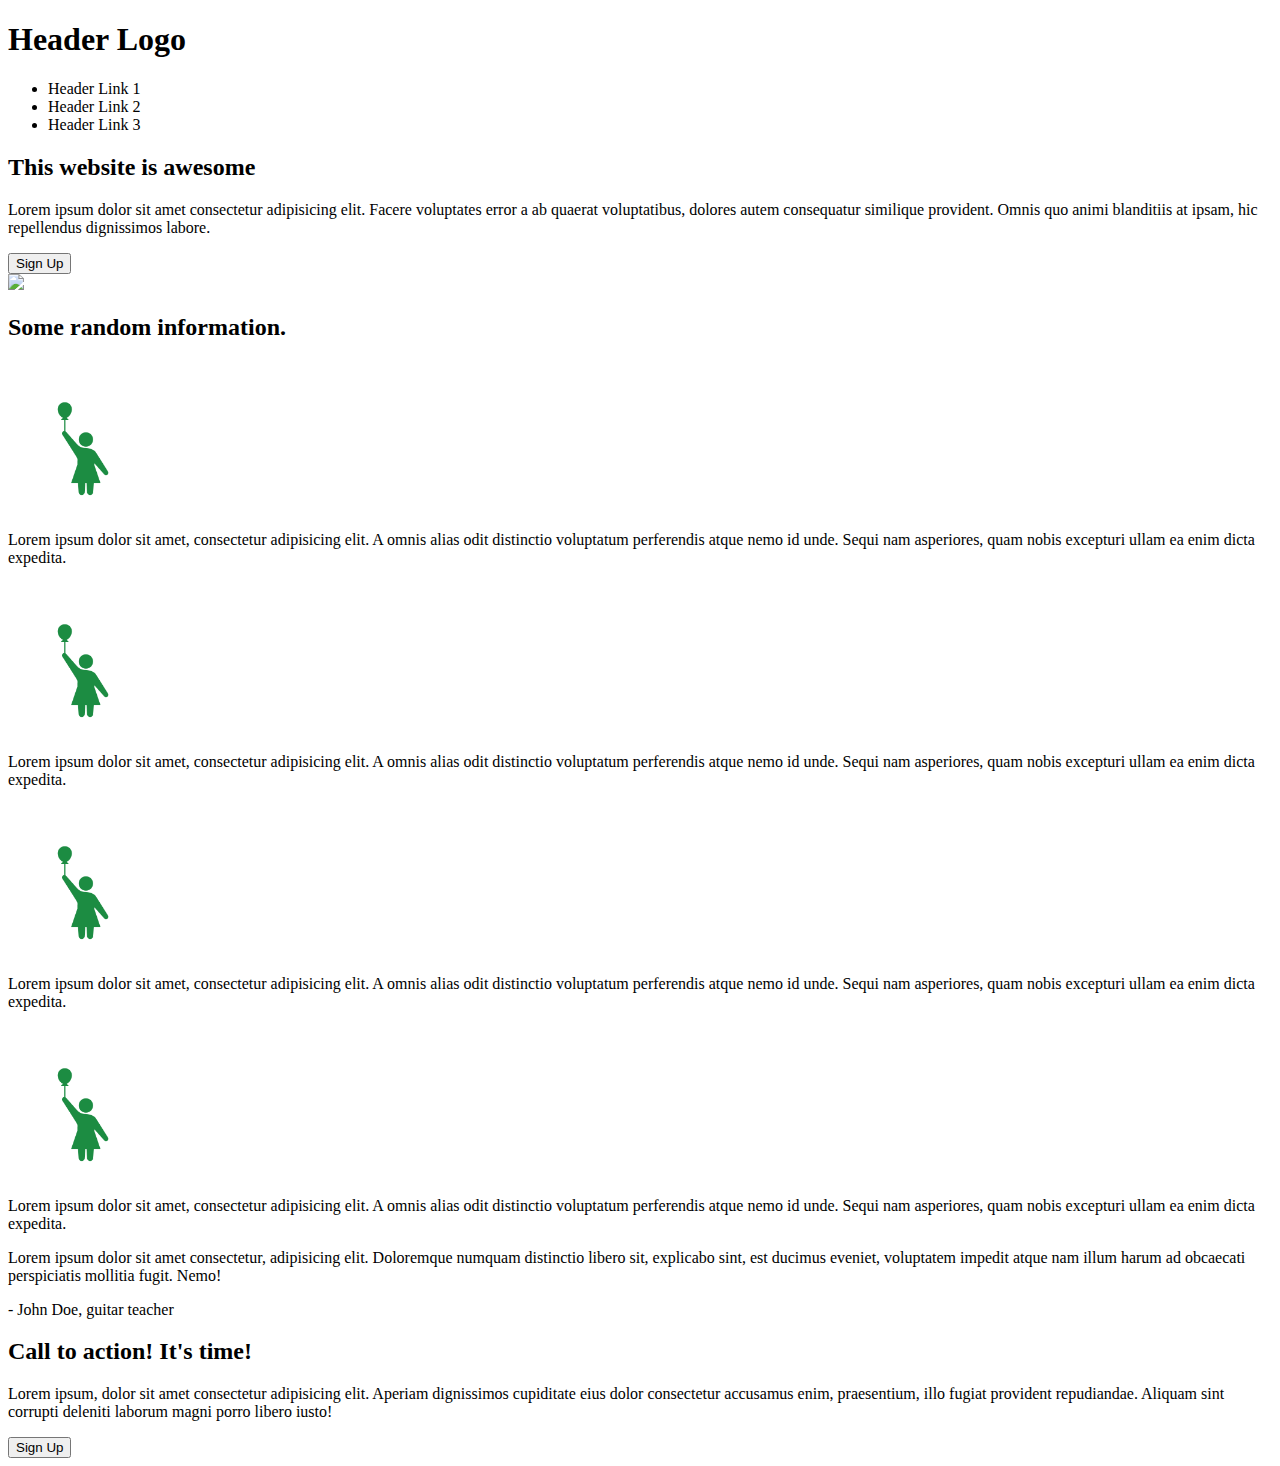
==== index.html @ a1bc54da "Add elements in cta section" ====
<!DOCTYPE html>
<html lang="en">
<head>
    <meta charset="UTF-8">
    <meta name="viewport" content="width=device-width, initial-scale=1.0">
    <title>Landing Page</title>
</head>
<body>
    <div class="header">
        <h1 class="logo">
            Header Logo
        </div>
        <ul>
            <li>Header Link 1</li>
            <li>Header Link 2</li>
            <li>Header Link 3</li>
        </ul>
    </div>
    
    <div class="hero">
        <div class="left">
            <h2>
                This website is awesome
            </h2>
            <p>
                Lorem ipsum dolor sit amet consectetur adipisicing elit. Facere voluptates error a ab quaerat voluptatibus, dolores autem consequatur similique provident. Omnis quo animi blanditiis at ipsam, hic repellendus dignissimos labore.
            </p>
            <button>Sign Up</button>
        </div>
        <div class="right">
            <img src="./images/ahmed-rizkhaan-0KyGJK2GlJI-unsplash.jpg">
        </div>
    </div>

    <div class="info">
        <h2>Some random information.</h2>
        <div class="card-deck">
            <div class="card">
                <img src="./images/child.png" alt="" width="150" height="150">
                <p>
                    Lorem ipsum dolor sit amet, consectetur adipisicing elit. A omnis alias odit distinctio voluptatum perferendis atque nemo id unde. Sequi nam asperiores, quam nobis excepturi ullam ea enim dicta expedita.
                </p>
            </div>
            <div class="card">
                <img src="./images/child.png" alt="" width="150" height="150">
                <p>
                    Lorem ipsum dolor sit amet, consectetur adipisicing elit. A omnis alias odit distinctio voluptatum perferendis atque nemo id unde. Sequi nam asperiores, quam nobis excepturi ullam ea enim dicta expedita.
                </p>
            </div>
            <div class="card">
                <img src="./images/child.png" alt="" width="150" height="150">
                <p>
                    Lorem ipsum dolor sit amet, consectetur adipisicing elit. A omnis alias odit distinctio voluptatum perferendis atque nemo id unde. Sequi nam asperiores, quam nobis excepturi ullam ea enim dicta expedita.
                </p>
            </div>
            <div class="card">
                <img src="./images/child.png" alt="" width="150" height="150">
                <p>
                    Lorem ipsum dolor sit amet, consectetur adipisicing elit. A omnis alias odit distinctio voluptatum perferendis atque nemo id unde. Sequi nam asperiores, quam nobis excepturi ullam ea enim dicta expedita.
                </p>
            </div>
        </div>
    </div>
    <div class="quote">
        <p>
            Lorem ipsum dolor sit amet consectetur, adipisicing elit. Doloremque numquam distinctio libero sit, explicabo sint, est ducimus eveniet, voluptatem impedit atque nam illum harum ad obcaecati perspiciatis mollitia fugit. Nemo!
        </p>
        <div class="author">
            - John Doe, guitar teacher
        </div>
    </div>
    <div class="cta">
        <div class="attention">
            <div class="left">
                <h2>Call to action! It's time!</h2>
                <p>
                    Lorem ipsum, dolor sit amet consectetur adipisicing elit. Aperiam dignissimos cupiditate eius dolor consectetur accusamus enim, praesentium, illo fugiat provident repudiandae. Aliquam sint corrupti deleniti laborum magni porro libero iusto!
                </p>
            </div>
            <button>Sign Up</button>
        </div>
    </div>
    <div class="footer">

    </div>
</body>
</html>
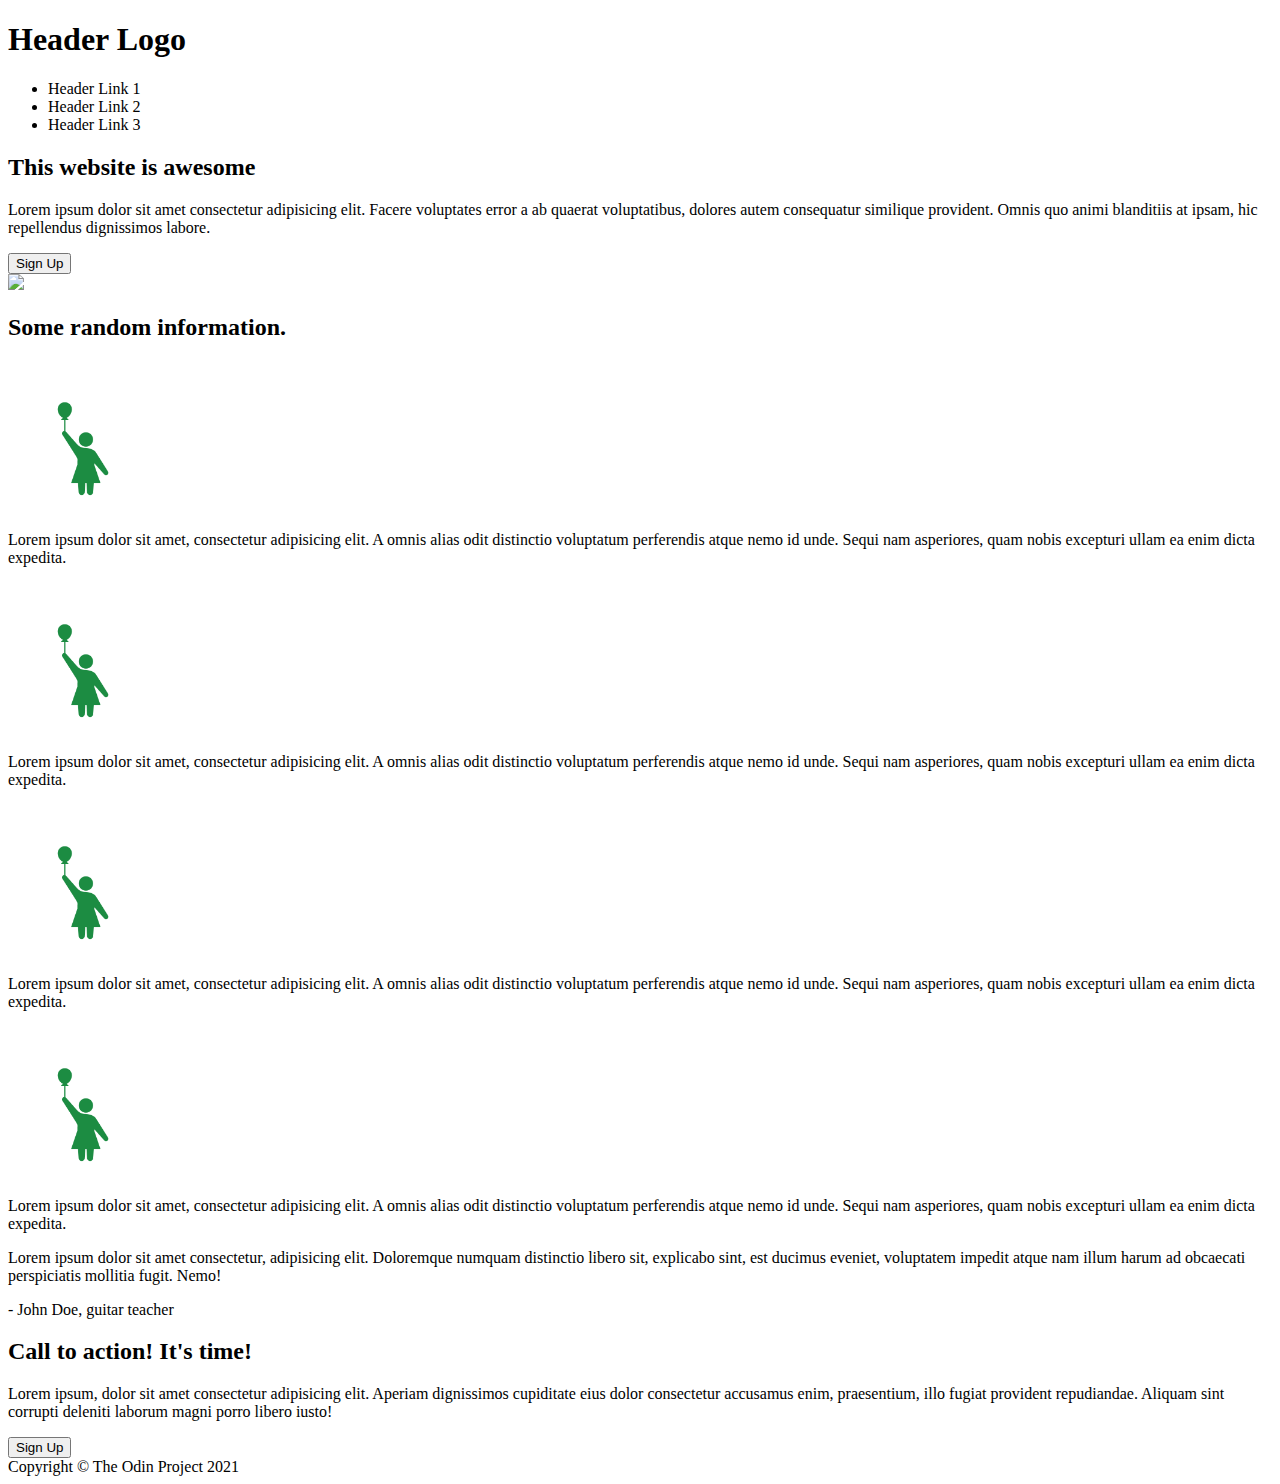
==== commit f2e72342: "Add text in footer" ====
--- a/index.html
+++ b/index.html
@@ -81,7 +81,7 @@
         </div>
     </div>
     <div class="footer">
-
+        Copyright © The Odin Project 2021
     </div>
 </body>
 </html>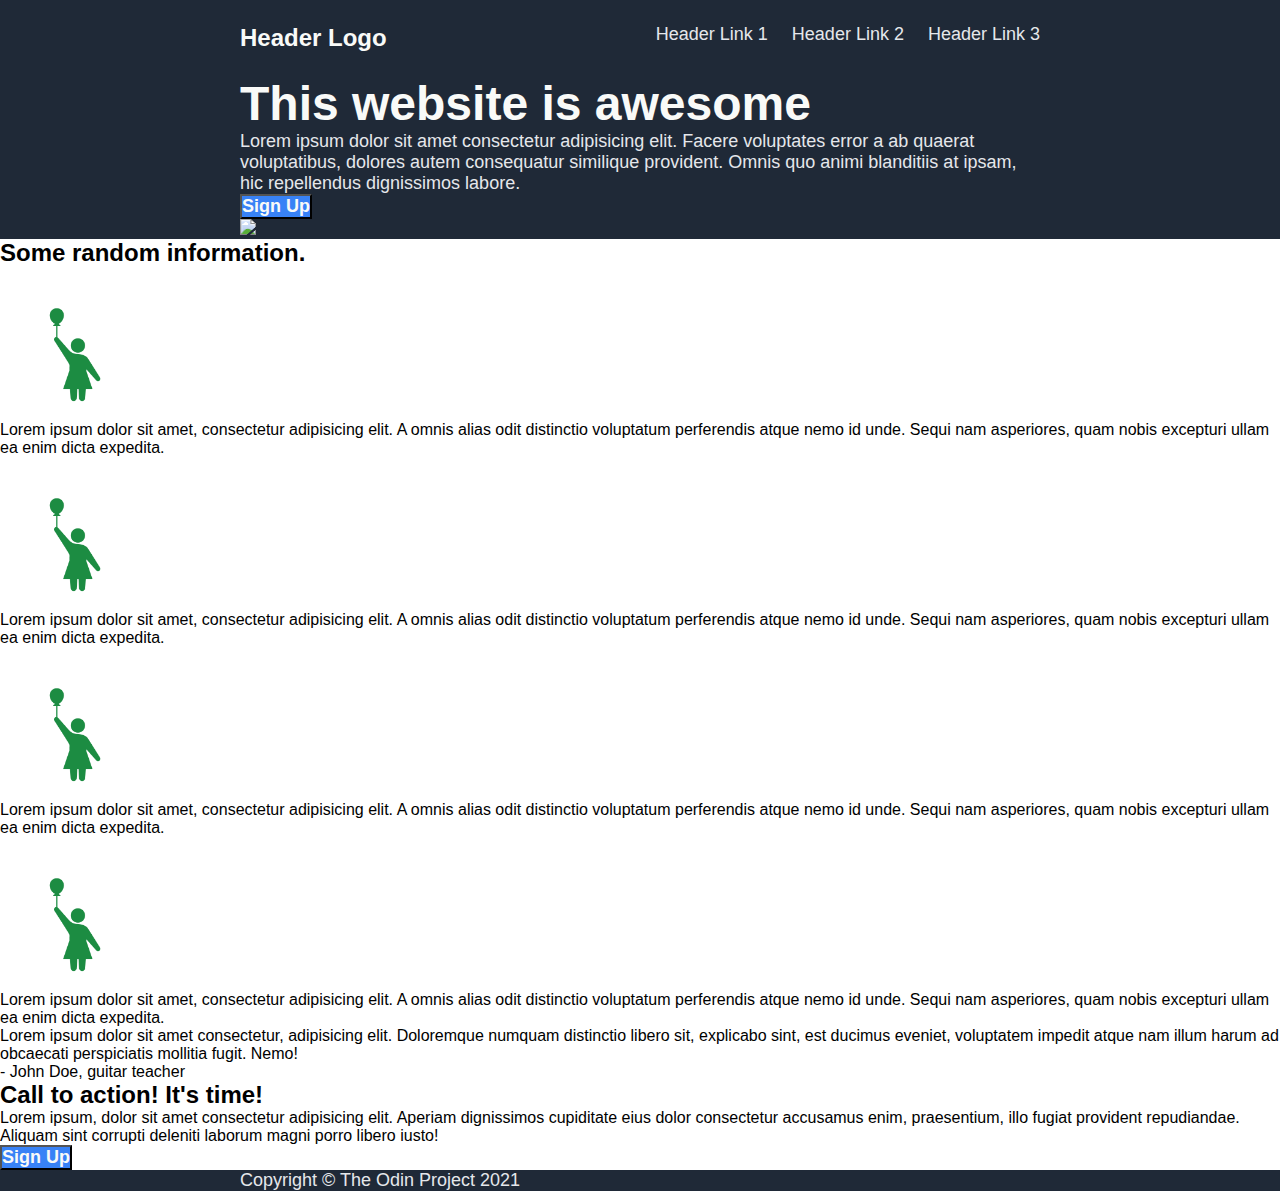
==== commit f39024f5: "Add link to list item" ====
--- a/index.html
+++ b/index.html
@@ -3,17 +3,18 @@
 <head>
     <meta charset="UTF-8">
     <meta name="viewport" content="width=device-width, initial-scale=1.0">
+    <link rel="stylesheet" href="style.css">
     <title>Landing Page</title>
 </head>
 <body>
     <div class="header">
         <h1 class="logo">
             Header Logo
-        </div>
+        </h1>
         <ul>
-            <li>Header Link 1</li>
-            <li>Header Link 2</li>
-            <li>Header Link 3</li>
+            <li><a href="">Header Link 1</a></li>
+            <li><a href="">Header Link 2</a></li>
+            <li><a href="">Header Link 3</a></li>
         </ul>
     </div>
     
--- a/style.css
+++ b/style.css
@@ -0,0 +1,57 @@
+* {
+    margin: 0px;
+    padding: 0px;
+    box-sizing: border-box;
+}
+
+body {
+    font-family: 'Roboto', Arial, Helvetica, sans-serif;
+}
+
+.header {
+    padding-top: 24px;
+    padding-bottom: 24px;
+    display: flex;
+    justify-content: space-between;
+}
+
+.header ul {
+    list-style-type: none;
+    display: flex;
+    gap: 24px;
+}
+
+.header a {
+    text-decoration: none;
+}
+
+.header, .hero, .footer {
+    padding-left: 240px;
+    padding-right: 240px;
+    background-color: #1f2937;
+}
+
+.header h1, .hero h2 {
+    color: #f9faf8;
+}
+
+.header h1 {
+    font-size: 24px;
+}
+
+.hero h2 {
+    font-size: 48px;
+    font-weight: bolder;
+}
+
+.footer, .header a, .hero p {
+    color: #e5e7eb;
+    font-size: 18px;
+}
+
+button {
+    background-color: #3882f6;
+    color: #f9faf8;
+    font-size: 18px;
+    font-weight: bold;
+}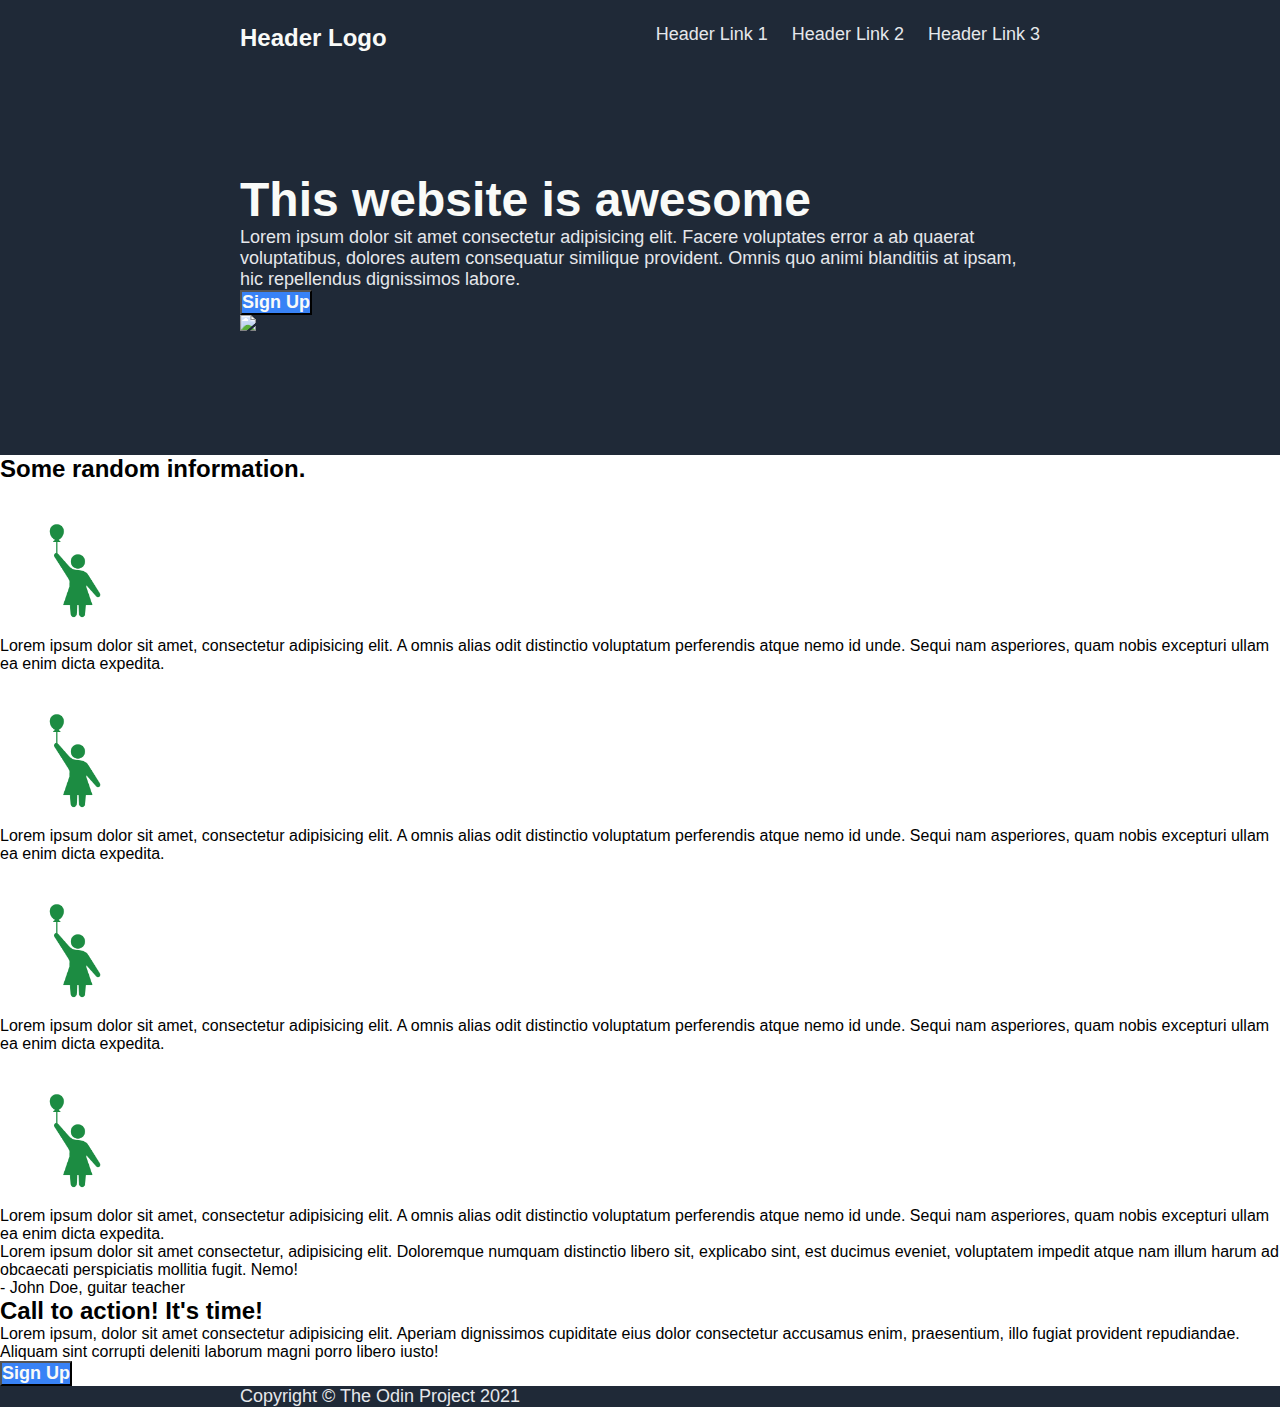
==== commit f49b5009: "Add wrapper element for page center section" ====
--- a/index.html
+++ b/index.html
@@ -19,17 +19,17 @@
     </div>
     
     <div class="hero">
-        <div class="left">
-            <h2>
-                This website is awesome
-            </h2>
-            <p>
-                Lorem ipsum dolor sit amet consectetur adipisicing elit. Facere voluptates error a ab quaerat voluptatibus, dolores autem consequatur similique provident. Omnis quo animi blanditiis at ipsam, hic repellendus dignissimos labore.
-            </p>
-            <button>Sign Up</button>
-        </div>
-        <div class="right">
-            <img src="./images/ahmed-rizkhaan-0KyGJK2GlJI-unsplash.jpg">
+        <div class="center">
+            <div class="left">
+                <h2>
+                    This website is awesome
+                </h2>
+                <p>
+                    Lorem ipsum dolor sit amet consectetur adipisicing elit. Facere voluptates error a ab quaerat voluptatibus, dolores autem consequatur similique provident. Omnis quo animi blanditiis at ipsam, hic repellendus dignissimos labore.
+                </p>
+                <button>Sign Up</button>
+            </div>
+            <img class="right" src="./images/ahmed-rizkhaan-0KyGJK2GlJI-unsplash.jpg">
         </div>
     </div>
 
--- a/style.css
+++ b/style.css
@@ -10,7 +10,6 @@
 
 .header {
     padding-top: 24px;
-    padding-bottom: 24px;
     display: flex;
     justify-content: space-between;
 }
@@ -21,8 +20,9 @@
     gap: 24px;
 }
 
-.header a {
-    text-decoration: none;
+.hero {
+    padding-top: 120px;
+    padding-bottom: 120px;
 }
 
 .header, .hero, .footer {
@@ -54,4 +54,8 @@
     color: #f9faf8;
     font-size: 18px;
     font-weight: bold;
-}+}
+
+a {
+    text-decoration: none;
+}
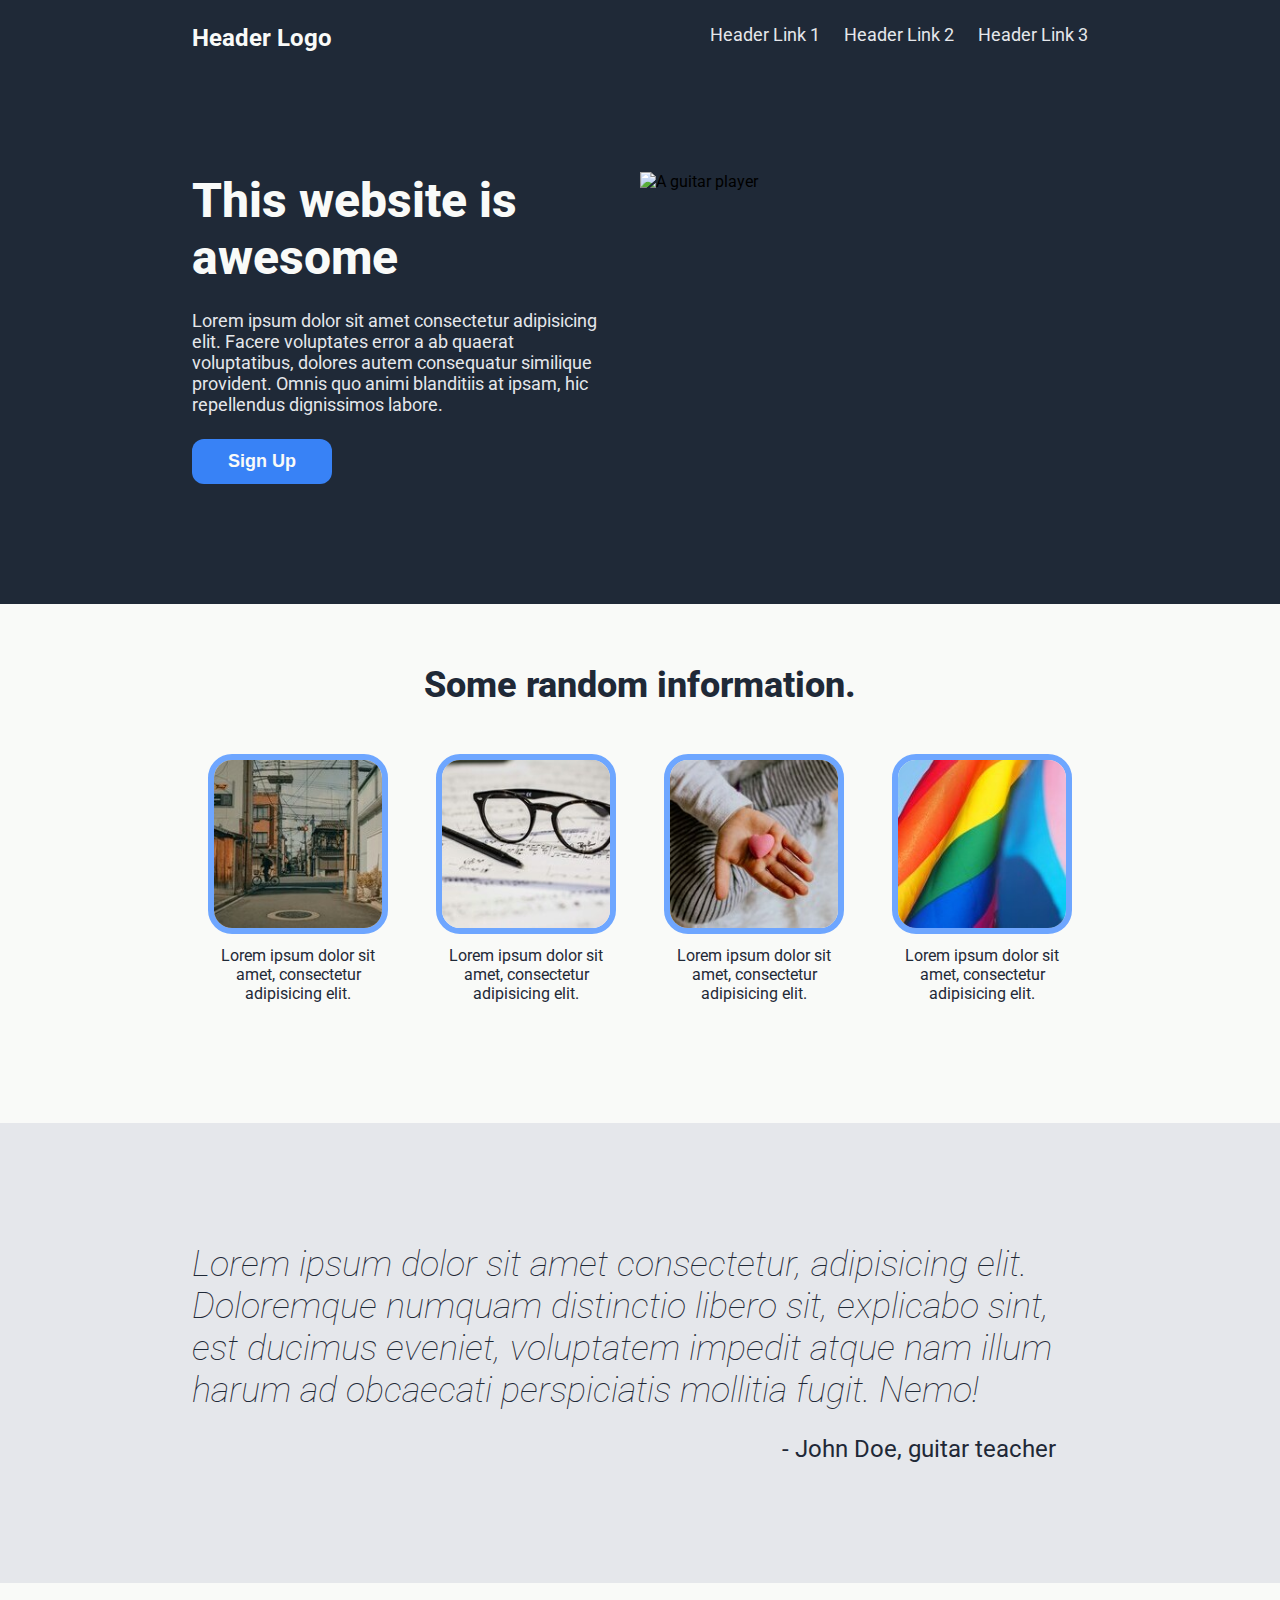
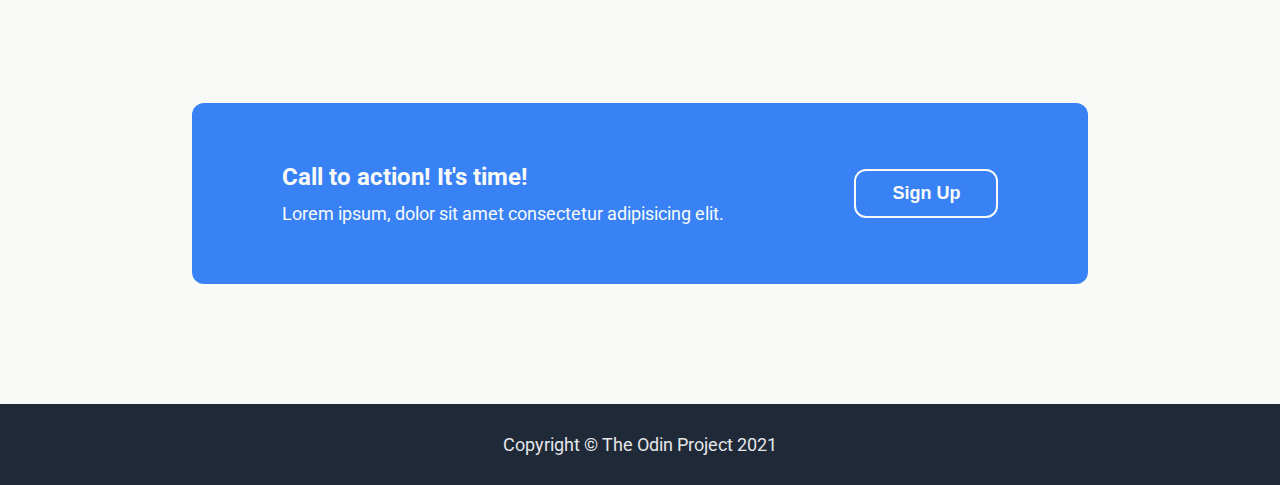
==== commit 33027fff: "Change placeholder images to meaningful ones" ====
--- a/index.html
+++ b/index.html
@@ -4,6 +4,11 @@
     <meta charset="UTF-8">
     <meta name="viewport" content="width=device-width, initial-scale=1.0">
     <link rel="stylesheet" href="style.css">
+
+    <link rel="preconnect" href="https://fonts.googleapis.com">
+    <link rel="preconnect" href="https://fonts.gstatic.com" crossorigin>
+    <link href="https://fonts.googleapis.com/css2?family=Roboto:ital,wght@0,400;0,700;0,900;1,300&display=swap" rel="stylesheet">
+
     <title>Landing Page</title>
 </head>
 <body>
@@ -19,45 +24,43 @@
     </div>
     
     <div class="hero">
-        <div class="center">
-            <div class="left">
-                <h2>
-                    This website is awesome
-                </h2>
-                <p>
-                    Lorem ipsum dolor sit amet consectetur adipisicing elit. Facere voluptates error a ab quaerat voluptatibus, dolores autem consequatur similique provident. Omnis quo animi blanditiis at ipsam, hic repellendus dignissimos labore.
-                </p>
-                <button>Sign Up</button>
-            </div>
-            <img class="right" src="./images/ahmed-rizkhaan-0KyGJK2GlJI-unsplash.jpg">
+        <div class="left">
+            <h2>
+                This website is awesome
+            </h2>
+            <p>
+                Lorem ipsum dolor sit amet consectetur adipisicing elit. Facere voluptates error a ab quaerat voluptatibus, dolores autem consequatur similique provident. Omnis quo animi blanditiis at ipsam, hic repellendus dignissimos labore.
+            </p>
+            <button>Sign Up</button>
         </div>
+        <img class="right" src="./images/ahmed-rizkhaan-0KyGJK2GlJI-unsplash.jpg" alt="A guitar player">
     </div>
 
     <div class="info">
         <h2>Some random information.</h2>
         <div class="card-deck">
             <div class="card">
-                <img src="./images/child.png" alt="" width="150" height="150">
+                <img src="./images/local.jpg" alt="Old downtown in Japan" width="150" height="150">
                 <p>
-                    Lorem ipsum dolor sit amet, consectetur adipisicing elit. A omnis alias odit distinctio voluptatum perferendis atque nemo id unde. Sequi nam asperiores, quam nobis excepturi ullam ea enim dicta expedita.
+                    Lorem ipsum dolor sit amet, consectetur adipisicing elit. 
                 </p>
             </div>
             <div class="card">
-                <img src="./images/child.png" alt="" width="150" height="150">
+                <img src="./images/theory.jpg" alt="Eyeglasses and a pen on sheet music" width="150" height="150">
                 <p>
-                    Lorem ipsum dolor sit amet, consectetur adipisicing elit. A omnis alias odit distinctio voluptatum perferendis atque nemo id unde. Sequi nam asperiores, quam nobis excepturi ullam ea enim dicta expedita.
+                    Lorem ipsum dolor sit amet, consectetur adipisicing elit. 
                 </p>
             </div>
             <div class="card">
-                <img src="./images/child.png" alt="" width="150" height="150">
+                <img src="./images/hand.jpg" alt="A child's hand" width="150" height="150">
                 <p>
-                    Lorem ipsum dolor sit amet, consectetur adipisicing elit. A omnis alias odit distinctio voluptatum perferendis atque nemo id unde. Sequi nam asperiores, quam nobis excepturi ullam ea enim dicta expedita.
+                    Lorem ipsum dolor sit amet, consectetur adipisicing elit. 
                 </p>
             </div>
             <div class="card">
-                <img src="./images/child.png" alt="" width="150" height="150">
+                <img src="./images/flag.jpg" alt="Rainbow and trans pride flags" width="150" height="150">
                 <p>
-                    Lorem ipsum dolor sit amet, consectetur adipisicing elit. A omnis alias odit distinctio voluptatum perferendis atque nemo id unde. Sequi nam asperiores, quam nobis excepturi ullam ea enim dicta expedita.
+                    Lorem ipsum dolor sit amet, consectetur adipisicing elit. 
                 </p>
             </div>
         </div>
@@ -75,7 +78,7 @@
             <div class="left">
                 <h2>Call to action! It's time!</h2>
                 <p>
-                    Lorem ipsum, dolor sit amet consectetur adipisicing elit. Aperiam dignissimos cupiditate eius dolor consectetur accusamus enim, praesentium, illo fugiat provident repudiandae. Aliquam sint corrupti deleniti laborum magni porro libero iusto!
+                    Lorem ipsum, dolor sit amet consectetur adipisicing elit. 
                 </p>
             </div>
             <button>Sign Up</button>
--- a/style.css
+++ b/style.css
@@ -8,10 +8,27 @@
     font-family: 'Roboto', Arial, Helvetica, sans-serif;
 }
 
+button {
+    background-color: #3882f6;
+    color: #f9faf8;
+    font-size: 18px;
+    font-weight: 700;
+    padding: 12px 36px;
+    border-radius: 12px;
+    border-style: none;
+}
+
+a {
+    text-decoration: none;
+}
+
+
 .header {
     padding-top: 24px;
     display: flex;
     justify-content: space-between;
+    flex-wrap: wrap;
+    gap: 24px;
 }
 
 .header ul {
@@ -23,11 +40,34 @@
 .hero {
     padding-top: 120px;
     padding-bottom: 120px;
+    display: flex;
+    justify-content: space-between;
+    align-items: flex-end;
+    gap: 24px;
+    flex-wrap: wrap-reverse;
+}
+
+.hero .right {
+    flex: 1;
+    min-width: 50%;
+}
+
+.hero .left {
+    flex: 1;
+}
+
+.hero p {
+    margin: 24px 0px;
+}
+
+
+
+.header, .hero, .info, .quote, .cta, .footer {
+    padding-left: 15%;
+    padding-right: 15%;
 }
 
 .header, .hero, .footer {
-    padding-left: 240px;
-    padding-right: 240px;
     background-color: #1f2937;
 }
 
@@ -41,7 +81,7 @@
 
 .hero h2 {
     font-size: 48px;
-    font-weight: bolder;
+    font-weight: 800;
 }
 
 .footer, .header a, .hero p {
@@ -49,13 +89,103 @@
     font-size: 18px;
 }
 
-button {
-    background-color: #3882f6;
-    color: #f9faf8;
-    font-size: 18px;
-    font-weight: bold;
+.info {
+    color: #1f2937;
+    background-color: #f9faf8;
+    padding-top: 60px;
+    padding-bottom: 120px;
 }
 
-a {
-    text-decoration: none;
+.info h2 {
+    font-size: 36px;
+    font-weight: 800;
+    text-align: center;
+    margin-bottom: 48px;
 }
+
+.info .card-deck {
+    display: flex;
+    flex-wrap: wrap;
+    gap: 48px;
+    justify-content: center;
+}
+
+.card {
+    display: flex;
+    flex-direction: column;
+    gap: 12px;
+    align-items: cener;
+}
+
+.card img {
+    flex: none;
+    width: 180px;
+    height: 180px;
+    border: 6px #6ea6ff solid;
+    border-radius: 24px;
+}
+
+.card p {
+    width: 180px;
+    text-align: center;
+}
+
+.quote {
+    padding-top: 120px;
+    padding-bottom: 120px;
+    background-color: #e5e7eb;
+    color: #1f2937;
+}
+
+.quote p {
+    font-size: 36px;
+    font-weight: 100;
+    font-style: italic;
+    text-wrap: pretty;
+    margin-bottom: 24px;
+}
+
+.quote .author {
+    font-size: 24px;
+    text-align: right;
+    padding-right: 2rem;
+}
+
+.cta {
+    padding-top: 120px;
+    padding-bottom: 120px;
+    background-color: #f9faf8;
+}
+
+.cta .attention {
+    color: #f9faf8;
+    background-color: #3882f6;
+    border-radius: 12px;
+    padding: 60px 10%;
+    display: flex;
+    justify-content: space-between;
+    align-items: center;
+    flex-wrap: wrap;
+    gap: 24px;
+}
+
+.cta h2 {
+    font-size: 24px;
+    font-weight: 700;
+    margin-bottom: 12px;
+}
+
+.cta p {
+    font-size: 18px;
+}
+
+.cta button {
+    border: 2px #f9faf8 solid;
+    flex: none;
+}
+
+.footer {
+    padding-top: 30px;
+    padding-bottom: 30px;
+    text-align: center;
+}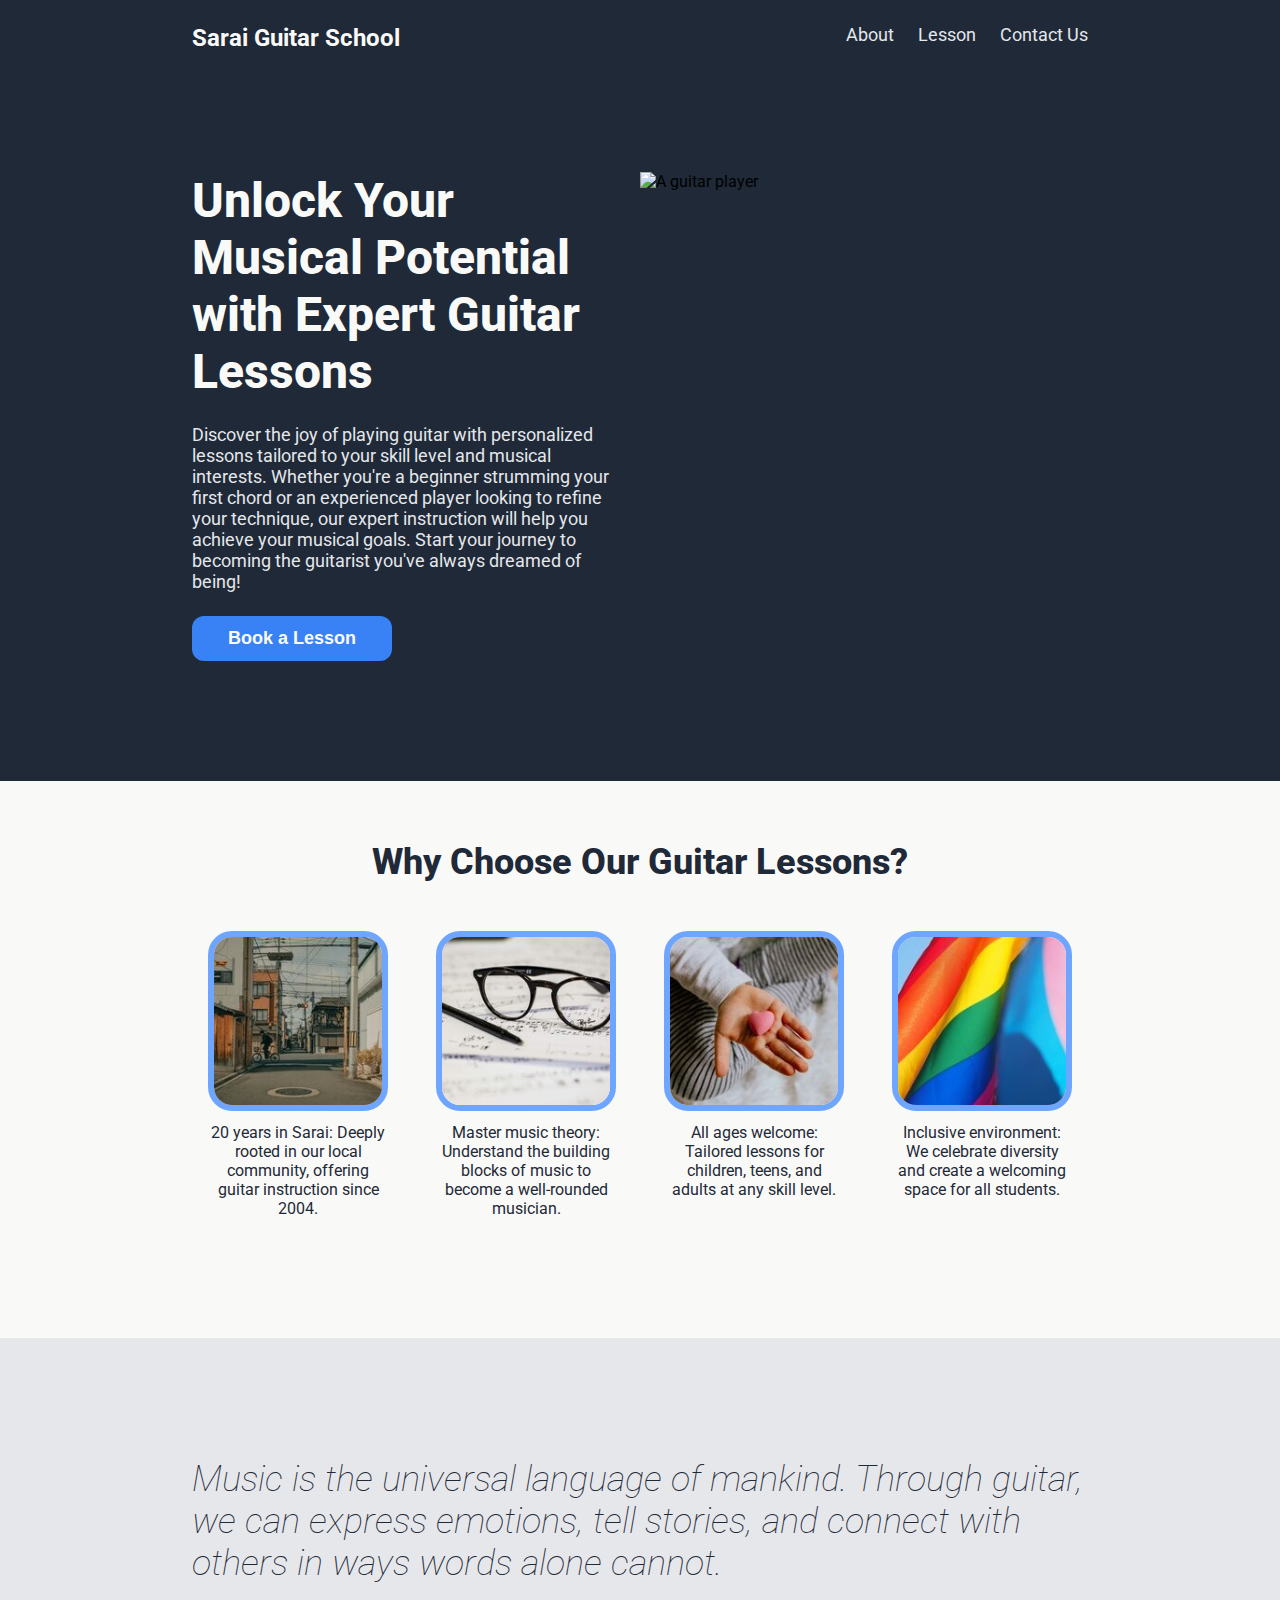
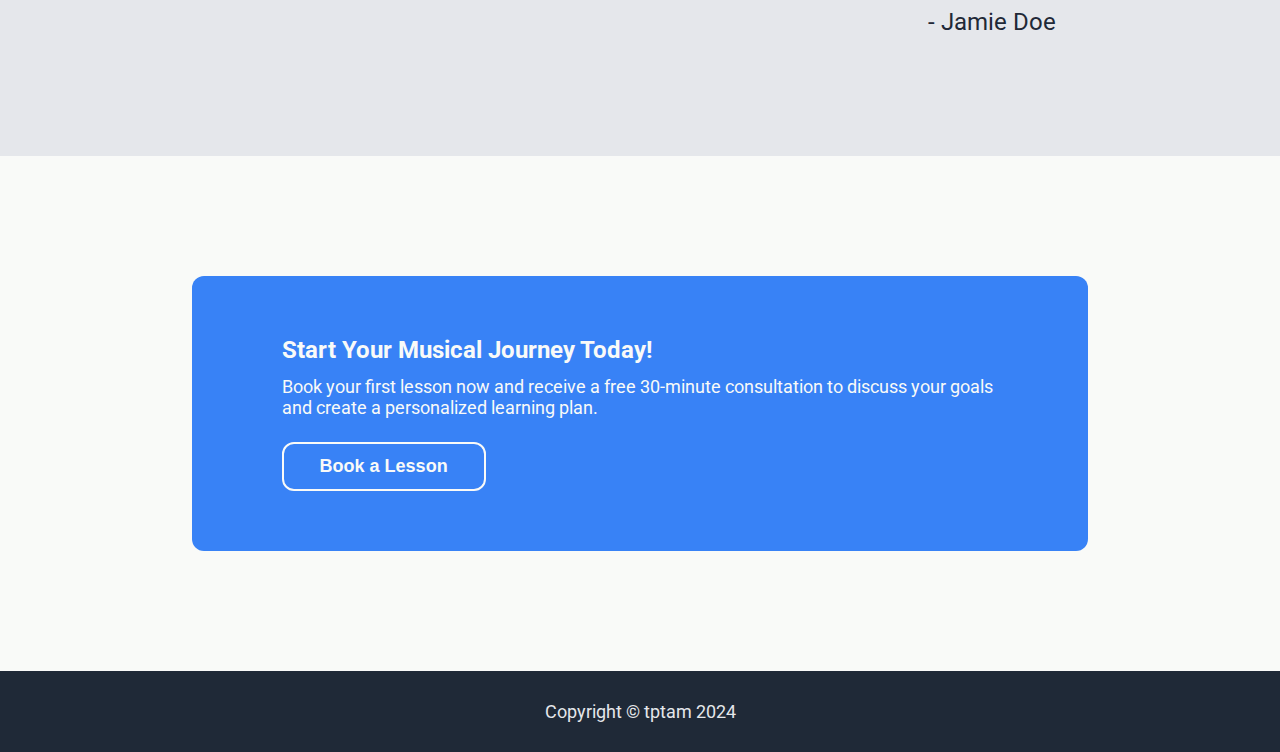
==== commit ffd1e9a8: "Replace dummy text with meaningful one" ====
--- a/index.html
+++ b/index.html
@@ -14,78 +14,78 @@
 <body>
     <div class="header">
         <h1 class="logo">
-            Header Logo
+            Sarai Guitar School
         </h1>
         <ul>
-            <li><a href="">Header Link 1</a></li>
-            <li><a href="">Header Link 2</a></li>
-            <li><a href="">Header Link 3</a></li>
+            <li><a href="">About</a></li>
+            <li><a href="">Lesson</a></li>
+            <li><a href="">Contact Us</a></li>
         </ul>
     </div>
     
     <div class="hero">
         <div class="left">
             <h2>
-                This website is awesome
+                Unlock Your Musical Potential with Expert Guitar Lessons
             </h2>
             <p>
-                Lorem ipsum dolor sit amet consectetur adipisicing elit. Facere voluptates error a ab quaerat voluptatibus, dolores autem consequatur similique provident. Omnis quo animi blanditiis at ipsam, hic repellendus dignissimos labore.
+                Discover the joy of playing guitar with personalized lessons tailored to your skill level and musical interests. Whether you're a beginner strumming your first chord or an experienced player looking to refine your technique, our expert instruction will help you achieve your musical goals. Start your journey to becoming the guitarist you've always dreamed of being!
             </p>
-            <button>Sign Up</button>
+            <button>Book a Lesson</button>
         </div>
         <img class="right" src="./images/ahmed-rizkhaan-0KyGJK2GlJI-unsplash.jpg" alt="A guitar player">
     </div>
 
     <div class="info">
-        <h2>Some random information.</h2>
+        <h2>Why Choose Our Guitar Lessons?</h2>
         <div class="card-deck">
             <div class="card">
                 <img src="./images/local.jpg" alt="Old downtown in Japan" width="150" height="150">
                 <p>
-                    Lorem ipsum dolor sit amet, consectetur adipisicing elit. 
+                    20 years in Sarai: Deeply rooted in our local community, offering guitar instruction since 2004.
                 </p>
             </div>
             <div class="card">
                 <img src="./images/theory.jpg" alt="Eyeglasses and a pen on sheet music" width="150" height="150">
                 <p>
-                    Lorem ipsum dolor sit amet, consectetur adipisicing elit. 
+                    Master music theory: Understand the building blocks of music to become a well-rounded musician. 
                 </p>
             </div>
             <div class="card">
                 <img src="./images/hand.jpg" alt="A child's hand" width="150" height="150">
                 <p>
-                    Lorem ipsum dolor sit amet, consectetur adipisicing elit. 
+                    All ages welcome: Tailored lessons for children, teens, and adults at any skill level.
                 </p>
             </div>
             <div class="card">
                 <img src="./images/flag.jpg" alt="Rainbow and trans pride flags" width="150" height="150">
                 <p>
-                    Lorem ipsum dolor sit amet, consectetur adipisicing elit. 
+                    Inclusive environment: We celebrate diversity and create a welcoming space for all students.
                 </p>
             </div>
         </div>
     </div>
     <div class="quote">
         <p>
-            Lorem ipsum dolor sit amet consectetur, adipisicing elit. Doloremque numquam distinctio libero sit, explicabo sint, est ducimus eveniet, voluptatem impedit atque nam illum harum ad obcaecati perspiciatis mollitia fugit. Nemo!
+            Music is the universal language of mankind. Through guitar, we can express emotions, tell stories, and connect with others in ways words alone cannot.
         </p>
         <div class="author">
-            - John Doe, guitar teacher
+            - Jamie Doe
         </div>
     </div>
     <div class="cta">
         <div class="attention">
             <div class="left">
-                <h2>Call to action! It's time!</h2>
+                <h2>Start Your Musical Journey Today!</h2>
                 <p>
-                    Lorem ipsum, dolor sit amet consectetur adipisicing elit. 
+                    Book your first lesson now and receive a free 30-minute consultation to discuss your goals and create a personalized learning plan.
                 </p>
             </div>
-            <button>Sign Up</button>
+            <button>Book a Lesson</button>
         </div>
     </div>
     <div class="footer">
-        Copyright © The Odin Project 2021
+        Copyright © tptam 2024
     </div>
 </body>
 </html>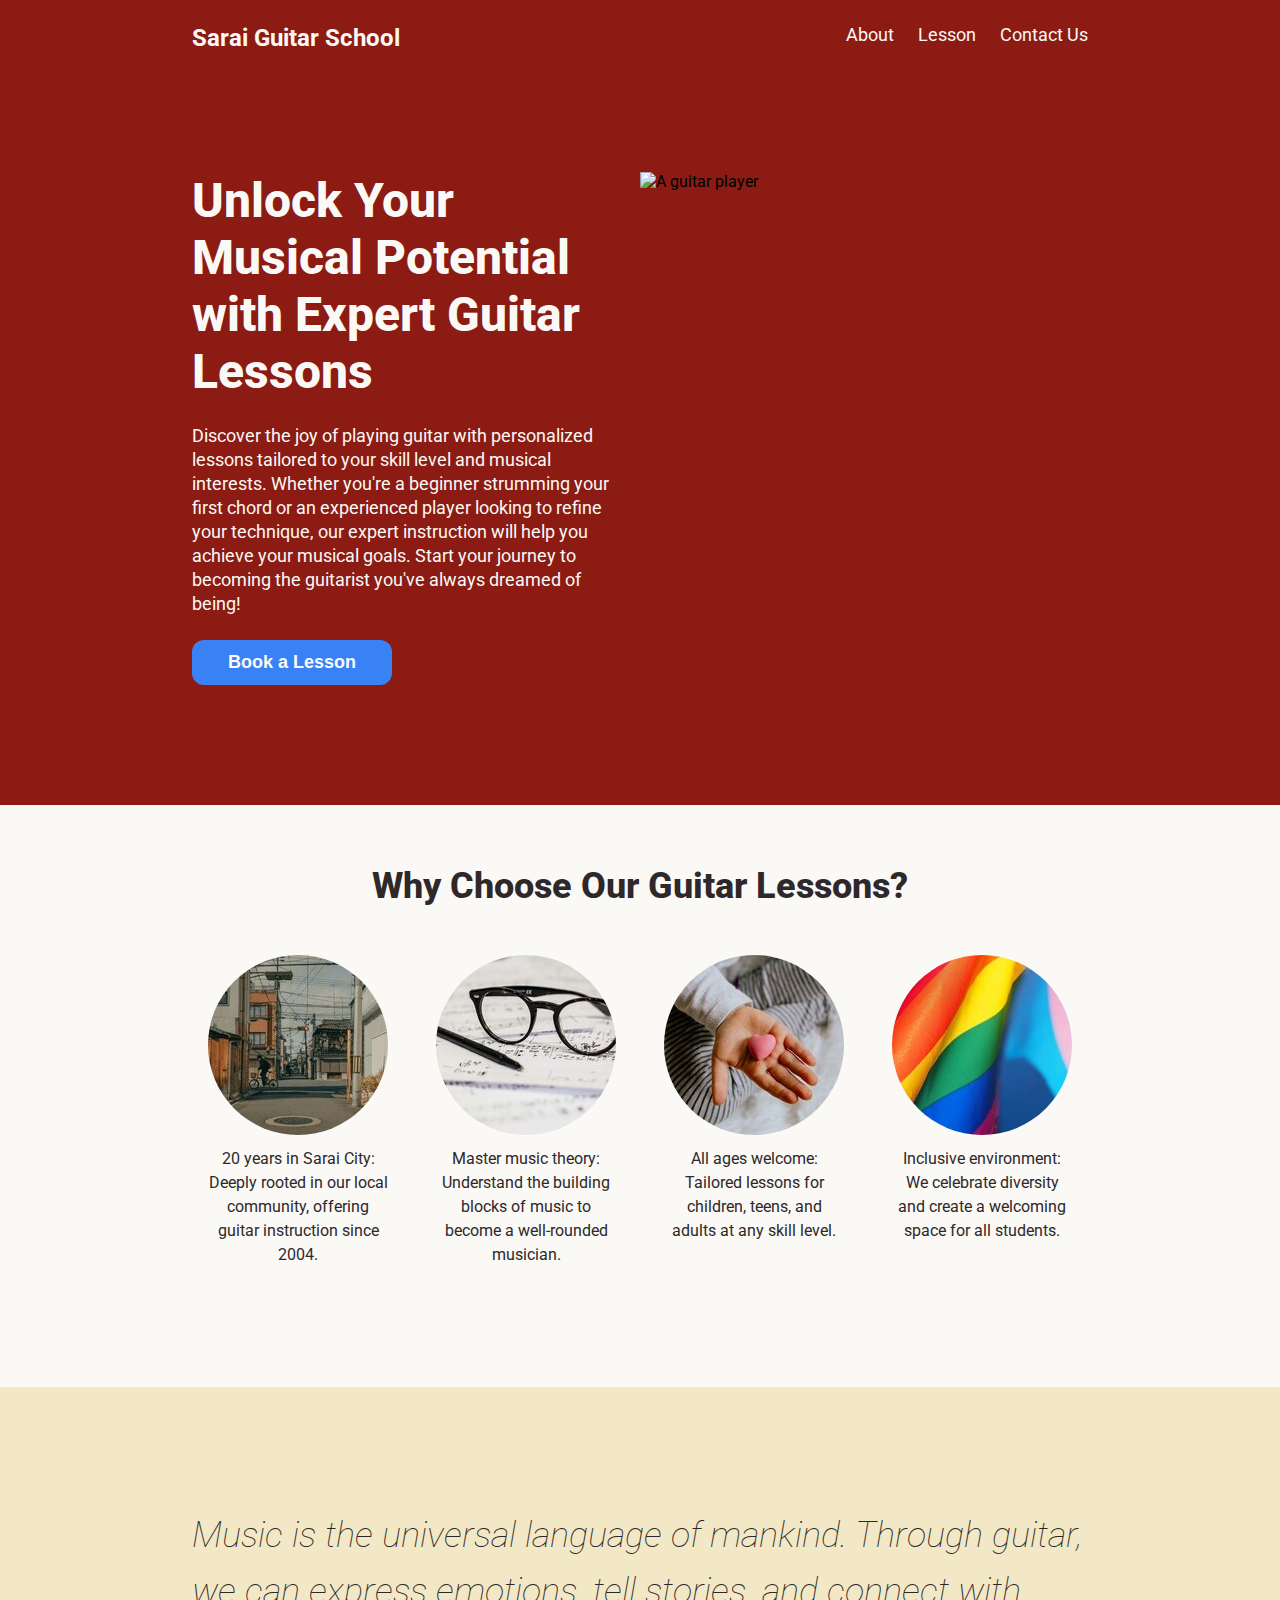
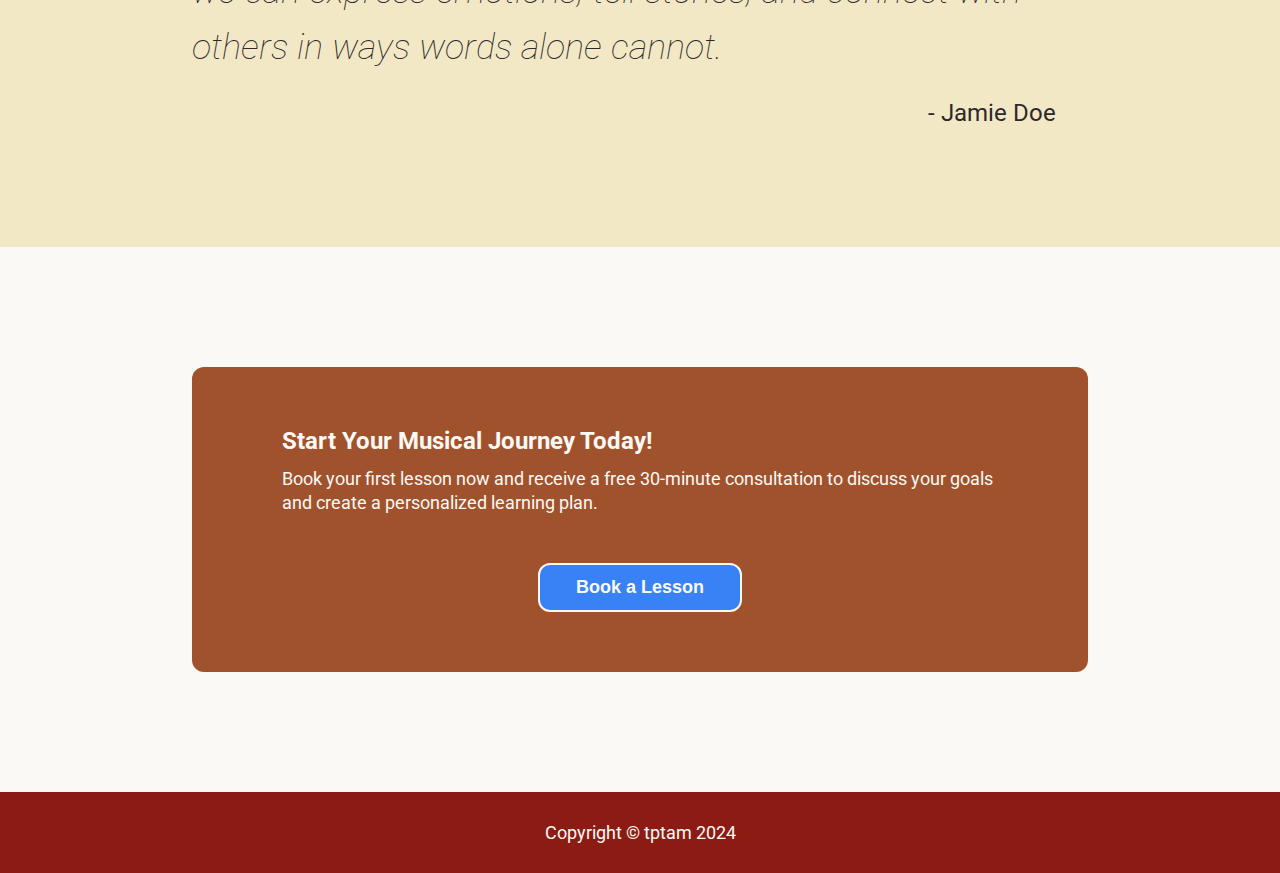
==== commit 15cb259d: "Edit card text in index.html" ====
--- a/index.html
+++ b/index.html
@@ -42,7 +42,7 @@
             <div class="card">
                 <img src="./images/local.jpg" alt="Old downtown in Japan" width="150" height="150">
                 <p>
-                    20 years in Sarai: Deeply rooted in our local community, offering guitar instruction since 2004.
+                    20 years in Sarai City: Deeply rooted in our local community, offering guitar instruction since 2004.
                 </p>
             </div>
             <div class="card">
--- a/style.css
+++ b/style.css
@@ -10,7 +10,7 @@
 
 button {
     background-color: #3882f6;
-    color: #f9faf8;
+    color: #faf9f6;
     font-size: 18px;
     font-weight: 700;
     padding: 12px 36px;
@@ -20,6 +20,10 @@
 
 a {
     text-decoration: none;
+}
+
+p {
+    line-height: 1.5rem;
 }
 
 
@@ -68,11 +72,11 @@
 }
 
 .header, .hero, .footer {
-    background-color: #1f2937;
+    background-color: #8c1c13;
 }
 
 .header h1, .hero h2 {
-    color: #f9faf8;
+    color: #faf9f6;
 }
 
 .header h1 {
@@ -85,13 +89,14 @@
 }
 
 .footer, .header a, .hero p {
-    color: #e5e7eb;
+    /* color: #e5e7eb; */
+    color: #faf9f6;
     font-size: 18px;
 }
 
 .info {
-    color: #1f2937;
-    background-color: #f9faf8;
+    color: #2e282a;
+    background-color: #faf9f6;
     padding-top: 60px;
     padding-bottom: 120px;
 }
@@ -121,8 +126,8 @@
     flex: none;
     width: 180px;
     height: 180px;
-    border: 6px #6ea6ff solid;
-    border-radius: 24px;
+    /* border: 6px #6ea6ff solid; */
+    border-radius: 50%;
 }
 
 .card p {
@@ -133,14 +138,15 @@
 .quote {
     padding-top: 120px;
     padding-bottom: 120px;
-    background-color: #e5e7eb;
-    color: #1f2937;
+    background-color: #F2E8C6;
+    color: #2e282a;
 }
 
 .quote p {
     font-size: 36px;
     font-weight: 100;
     font-style: italic;
+    line-height: 3.5rem;
     text-wrap: pretty;
     margin-bottom: 24px;
 }
@@ -154,19 +160,20 @@
 .cta {
     padding-top: 120px;
     padding-bottom: 120px;
-    background-color: #f9faf8;
+    background-color: #faf9f6;
 }
 
 .cta .attention {
-    color: #f9faf8;
-    background-color: #3882f6;
+    color: #faf9f6;
+    background-color: #a0522d;
     border-radius: 12px;
     padding: 60px 10%;
     display: flex;
-    justify-content: space-between;
+    justify-content: center;
     align-items: center;
     flex-wrap: wrap;
-    gap: 24px;
+    column-gap: 15%;
+    row-gap: 48px;
 }
 
 .cta h2 {
@@ -180,7 +187,7 @@
 }
 
 .cta button {
-    border: 2px #f9faf8 solid;
+    border: 2px #faf9f6 solid;
     flex: none;
 }
 
